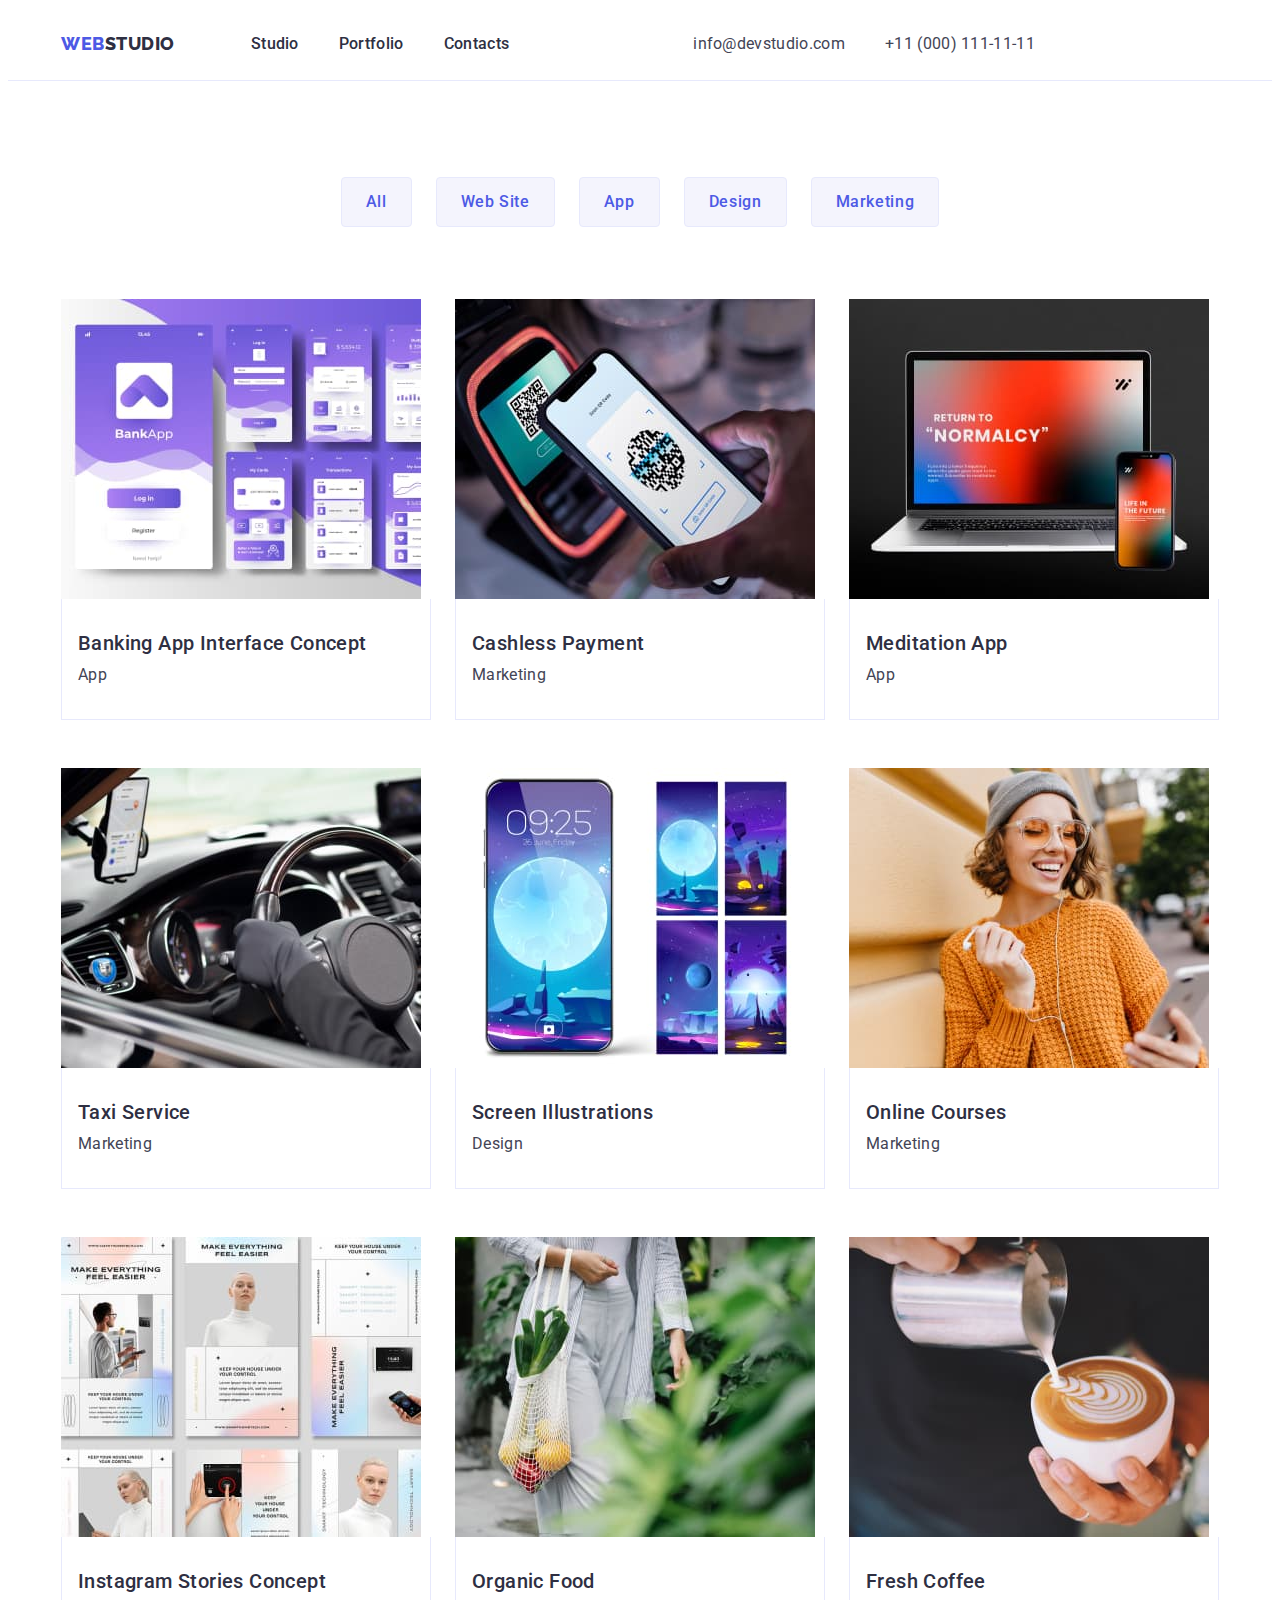
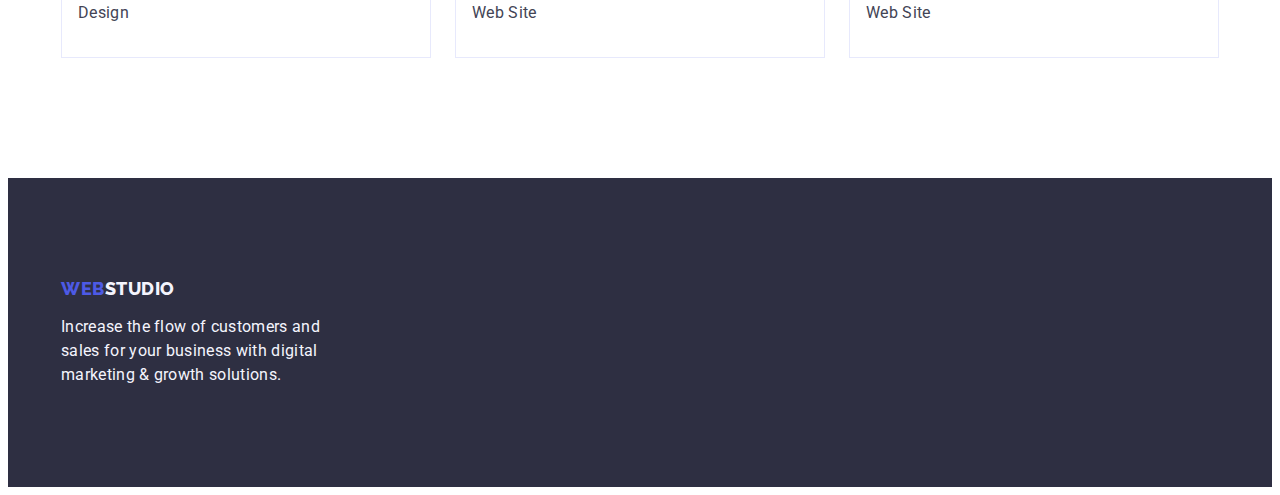
==== portfolio.html @ 50d55932 "Initial commit" ====
<!DOCTYPE html>
<html lang="en">

<head>
    <meta charset="UTF-8">
    <meta name="viewport" content="width=device-width, initial-scale=1.0">
    <title>Portfolio</title>
    <link rel="preconnect" href="https://fonts.googleapis.com">
    <link rel="preconnect" href="https://fonts.gstatic.com" crossorigin>
    <link
        href="https://fonts.googleapis.com/css2?family=Raleway:wght@800&family=Roboto:wght@400;500;700;900&display=swap"
        rel="stylesheet">
    <link rel="stylesheet" href="https://cdnjs.cloudflare.com/ajax/libs/modern-normalize/2.0.0/modern-normalize.min.css"
        integrity="sha512-4xo8blKMVCiXpTaLzQSLSw3KFOVPWhm/TRtuPVc4WG6kUgjH6J03IBuG7JZPkcWMxJ5huwaBpOpnwYElP/m6wg=="
        crossorigin="anonymous" referrerpolicy="no-referrer" />
    <link rel="stylesheet" href="./css/style.css">
</head>

<body>
    <header class="main-menu accent">
        <div class="header-content container">
            <nav class="menu">
                <a href="./index.html" class="logo logotype link">Web<span class="highlight">Studio</span></a>
                <ul class="list menu-content">
                    <li><a href="./index.html" class="link nav-menu callout">Studio</a></li>
                    <li><a href="./portfolio.html" class="link nav-menu callout">Portfolio</a></li>
                    <li><a href="" class="link nav-menu callout">Contacts</a></li>

                </ul>
            </nav>
            <address class="h-address contacts-content">
                <ul class="list inline">
                    <li class=""><a href="mailto:info@devstudio.com" class="adress-item  link">info@devstudio.com</a></li>
                    <li class=""><a href="tel:+110001111111" class="adress-item  link">+11 (000) 111-11-11</a>
                    </li>
                </ul>
            </address>
        </div>
    </header>

    <main>
        <section class="portfolio-section">
            <div class="container">
                <h1 class="visually-hidden">buttons</h1>
                <ul class="list main-type">
                    <li><button type="button" class="press type-b">All</button></li>
                    <li><button type="button" class="press type-b">Web Site</button></li>
                    <li><button type="button" class="press type-b">App</button></li>
                    <li><button type="button" class="press type-b">Design</button></li>
                    <li><button type="button" class="press type-b">Marketing</button></li>
                </ul>



                <ul class="list portfolio-pict">
                    <li class="li-pict">
                        <a href="" class="link">
                            <img src="./images/banking.jpg" alt="app-interface" width="360">
                            <div class="description">
                                <h2 class="services indent">Banking App Interface Concept</h2>
                                <p class="applications">App</p>
                            </div>
                        </a>
                    </li>
                    <li class="li-pict">
                        <a href="" class="link"><img src="./images/cash-pay.jpg" alt="payment" width="360">
                            <div class="description">
                                <h2 class="services indent">Cashless Payment</h2>
                                <p class="applications">Marketing</p>
                            </div>
                        </a>
                    </li>
                    <li class="li-pict">

                        <a href="" class="link"><img src="./images/medit.jpg" alt="app" width="360">
                            <div class="description">
                                <h2 class="services indent">Meditation App</h2>
                                <p class="applications">App</p>
                            </div>
                        </a>
                    </li>
                    <li class="li-pict">
                        <a href="" class="link"><img src="./images/taxi.jpg" alt="service" width="360">
                            <div class="description">
                                <h2 class="services indent">Taxi Service</h2>
                                <p class="applications">Marketing</p>
                            </div>
                        </a>
                    </li>
                    <li class="li-pict">
                        <a href="" class="link"><img src="./images/illustr.jpg" alt="screen" width="360">
                            <div class="description">
                                <h2 class="services indent">Screen Illustrations</h2>
                                <p class="applications">Design</p>
                            </div>
                        </a>
                    </li>
                    <li class="li-pict">
                        <a href="" class="link"><img src="./images/on-courses.jpg" alt="couses" width="360">
                            <div class="description">
                                <h2 class="services indent">Online Courses</h2>
                                <p class="applications">Marketing</p>
                            </div>
                        </a>
                    </li>
                    <li class="li-pict">
                        <a href="" class="link"><img src="./images/insta.jpg" alt="stories" width="360">
                            <div class="description">
                                <h2 class="services indent">Instagram Stories Concept</h2>
                                <p class="applications">Design</p>
                            </div>
                        </a>
                    </li>
                    <li class="li-pict">
                        <a href="" class="link"><img src="./images/organic.jpg" alt="food" width="360">
                            <div class="description">
                                <h2 class="services indent">Organic Food</h2>
                                <p class="applications">Web Site</p>
                            </div>
                        </a>
                    </li>
                    <li class="li-pict">
                        <a href="" class="link"><img src="./images/fresh.jpg" alt="coffee" width="360">
                            <div class="description">
                                <h2 class="services indent">Fresh Coffee</h2>
                                <p class="applications">Web Site</p>
                            </div>
                        </a>
                    </li>
                </ul>
            </div>
        </section>
    </main>

    <footer class="down down-cont">
        <div class="container">

            <a href="./index.html" class="logo link mark">Web<span class="down-logo">Studio</span>
            </a>

            <p class="down-par down-text">Increase the flow of customers and sales for your business with digital
                marketing &
                growth
                solutions.</p>
        </div>
    </footer>
</body>


</html>
---- css/style.css ----
:root {
    --main-color: #2E2F42;
    --logo-color: #4D5AE5;
--second-color: #434455;
    --white: #FFF;
    --cloud: #F4F4FD;
    --cornflower:#E7E9FC;
}

body{
    font-family: 'Roboto', sans-serif;
    color: var(--second-color,#434455);
    background-color: #FFFFFF;
}



h1,
h2,
h3,
p {
	margin-top: 0;
	margin-bottom: 0;
}

ul {
	margin-top: 0;
	margin-bottom: 0;
	padding-left: 0;
} 
img {
    display: block;
}

    .link {
            text-decoration: none;
          }
    
    .list {
            list-style-type: none;
        } 


    .nav-menu {
        font-weight: 500;
        color: var(--main-color,#2E2F42);
        line-height: 1.5;
        letter-spacing: 0.02em;
        display: block;
    }
    
    .link:hover {
        color: #404bbf;
    }
    .link:focus {
        color: #404bbf;
    }

    .logo {
            font-size: 18px;
            font-family: "Raleway", sans-serif;
            line-height: 1.17;
            letter-spacing: 0.03em;
            text-transform: uppercase;
            color: var(--logo-color,#4D5AE5);
            font-weight: 800;                 
    }

    .highlight {
        color: var(--main-color);
    }
        .header-content {
            display: flex;
            align-items: center;
        }
        
        .accent {
            border-bottom: 1px solid var(--cornflower,#E7E9FC);
        }
        .menu {
            display: flex;
            align-items: center;
        }
         .logotype {
                margin-right: 76px;
         }
                                 .callout{
                                    padding: 24px 0;
                                 }
                                 .zero {
                                    margin-right: 0;
                                 }

         .menu-content {
                    display: inline-flex;
                        gap: 40px;
                 }
         .contacts-content {
            margin: 0 auto;
                 }
                 .inline {
                    display: flex;
                    gap: 40px;
                 }

    .adress-item {
        color: var(--second-color, #434455);
        font-size: 16px;
        line-height: 1.5;
        letter-spacing: 0.02em;
    }
        .h-address {
            font-style: normal;
        }
               
                
                  

.solutions {
        background-color: var(--main-color,#2E2F42);
 }

 .hero {
    flex-shrink: 0;
    padding: 188px 0;
 }
 
 .bttn {
min-width: 169px;
display: block;
height: 56px;
border: none;
background-color: var(--logo-color);
border-radius: 4px;
margin: 0 auto;
margin-top: 48px;
 }
      
     .eff-sol {
         color: var(--white, #FFF);
         text-align: center;
         font-size: 56px;
         line-height: 1.07;
         letter-spacing: 0.02em;
        max-width: 496px;
        cursor: pointer;
        margin: 0 auto;
        }
.click {
                background-color: #4D5AE5;
                cursor: pointer;
                font-family: "Roboto", sans-serif;
                font-weight: 500;
                font-size: 16px;
                line-height: 1.5;
                letter-spacing: 0.04em;
                color: #ffffff;
}
.click:focus {
    background-color: #404BBF;
}

.click:hover {
    background-color: #404BBF;
}


  .section {  
        padding: 120px 0;
  }
  .third-section {
    padding-bottom: 120px;
  }

.features {
display: flex;
gap: 24px; 
} 
.element {
    width: calc((100% - 72px) / 4);
}
.points {
            font-weight: 500;
            font-size: 20px;
            line-height: 1.2;
            letter-spacing: 0.02em;
            color: var(--main-color,#2E2F42);
}
.indent {
    margin-bottom: 8px;
}
.point-text {
    font-size: 16px;
    line-height: 1.5;
    letter-spacing: 0.02em;
    color: var(--second-color,#434455);
}

.title {
    font-size: 36px;
    line-height: 1.11;
    letter-spacing: 0.02em;
    text-transform: capitalize;
    color: var(--main-color,#2E2F42);
    text-align: center;
}
.pict-title{
    margin-bottom: 72px;
    
}

.illustration {
width: calc((100% - 48px) / 3);
}

.pictures {
display: flex;
gap: 24px;
}
.card {
    border-radius: 0px 0px 4px 4px;
background: var(--white, #FFF);
box-shadow: 0px 2px 1px 0px rgba(46, 47, 66, 0.08), 0px 1px 1px 0px rgba(46, 47, 66, 0.16), 0px 1px 6px 0px rgba(46, 47, 66, 0.08);
padding: 32px 16px;
}
.avatar{
    width: calc((100% - 72px) / 4);
    border-radius: 0px 0px 4px 4px;
}
.team {
    background: var(--cloud, #F4F4FD);
    letter-spacing: 0.02em;
    color: var(--main-color,#2E2F42);
}
.center {
    text-align: center;
}
.member {
    background-color: #FFFFFF;
}
.container {
    width: 1158px;
    margin: 0 auto;
    padding: 0 15px;
}

.down { 
    background: var(--main-color,#2E2F42);
    color: var(--cloud, #F4F4FD);
        line-height: 1.5;
        letter-spacing: 0.013em;
}
.down-cont {
    padding: 100px 0;
}

.down-logo {
    color: var(--cloud,#F4F4FD);
}
.mark {
    display: inline-block;
    margin-bottom: 16px;
}


.down-text {
        width: 264px;
        flex-direction: column;
        flex-shrink: 0;
}
.down-par {
    letter-spacing: 0.02em;
    line-height: 1.5;
    color: var(--cloud,#F4F4FD);
}
.portfolio-section {
    padding-top: 96px;
        padding-bottom: 120px;
}
.press {
    font-family: "Roboto", sans-serif;
    font-weight: 500;
    font-size: 16px;
    line-height: 1.5;
    letter-spacing: 0.04em;
    color: var(--logo-color,#4D5AE5);
    background-color: var(--cloud,#F4F4FD);
    cursor: pointer;
}
.press:hover {
color: #FFFFFF;
background-color: #404BBF;
}
.press:focus {
color: #FFFFFF;
background-color: #404BBF;
}
.main-type {
    display: flex;
        gap: 24px;
        justify-content: center;
        margin-bottom: 72px;
}
.type-b {
    padding: 12px 24px;
    border: 1px solid var(--cornflower);
    border-radius: 4px;
}
.type-b:focus {
    border: 1px solid transparent;
}
.type-b:hover {
    border: 1px solid transparent;
}


.portfolio-pict {
    display: flex;
    flex-wrap: wrap;
    column-gap: 24px;
    row-gap: 48px;
}
.li-pict {
    width: calc((100% - 48px) / 3);
   
}

 .description {
    padding: 32px 16px;
    border: 1px solid var(--cornflower);
        border-top: none;
 }
.services {
    font-weight: 500;
    font-size: 20px;
    line-height: 1.2;
    letter-spacing: 0.02em;
    color: var(--main-color,#2E2F42);
}

.applications {
    font-size: 16px;
    line-height: 1.5;
    letter-spacing: 0.02em;
    color: var(--second-color,#434455);
}
         .visually-hidden {
             position: absolute;
             width: 1px;
             height: 1px;
             margin: -1px;
             border: 0;
             padding: 0;
             white-space: nowrap;
             clip-path: inset(100%);
             clip: rect(0 0 0 0);
             overflow: hidden;
         }
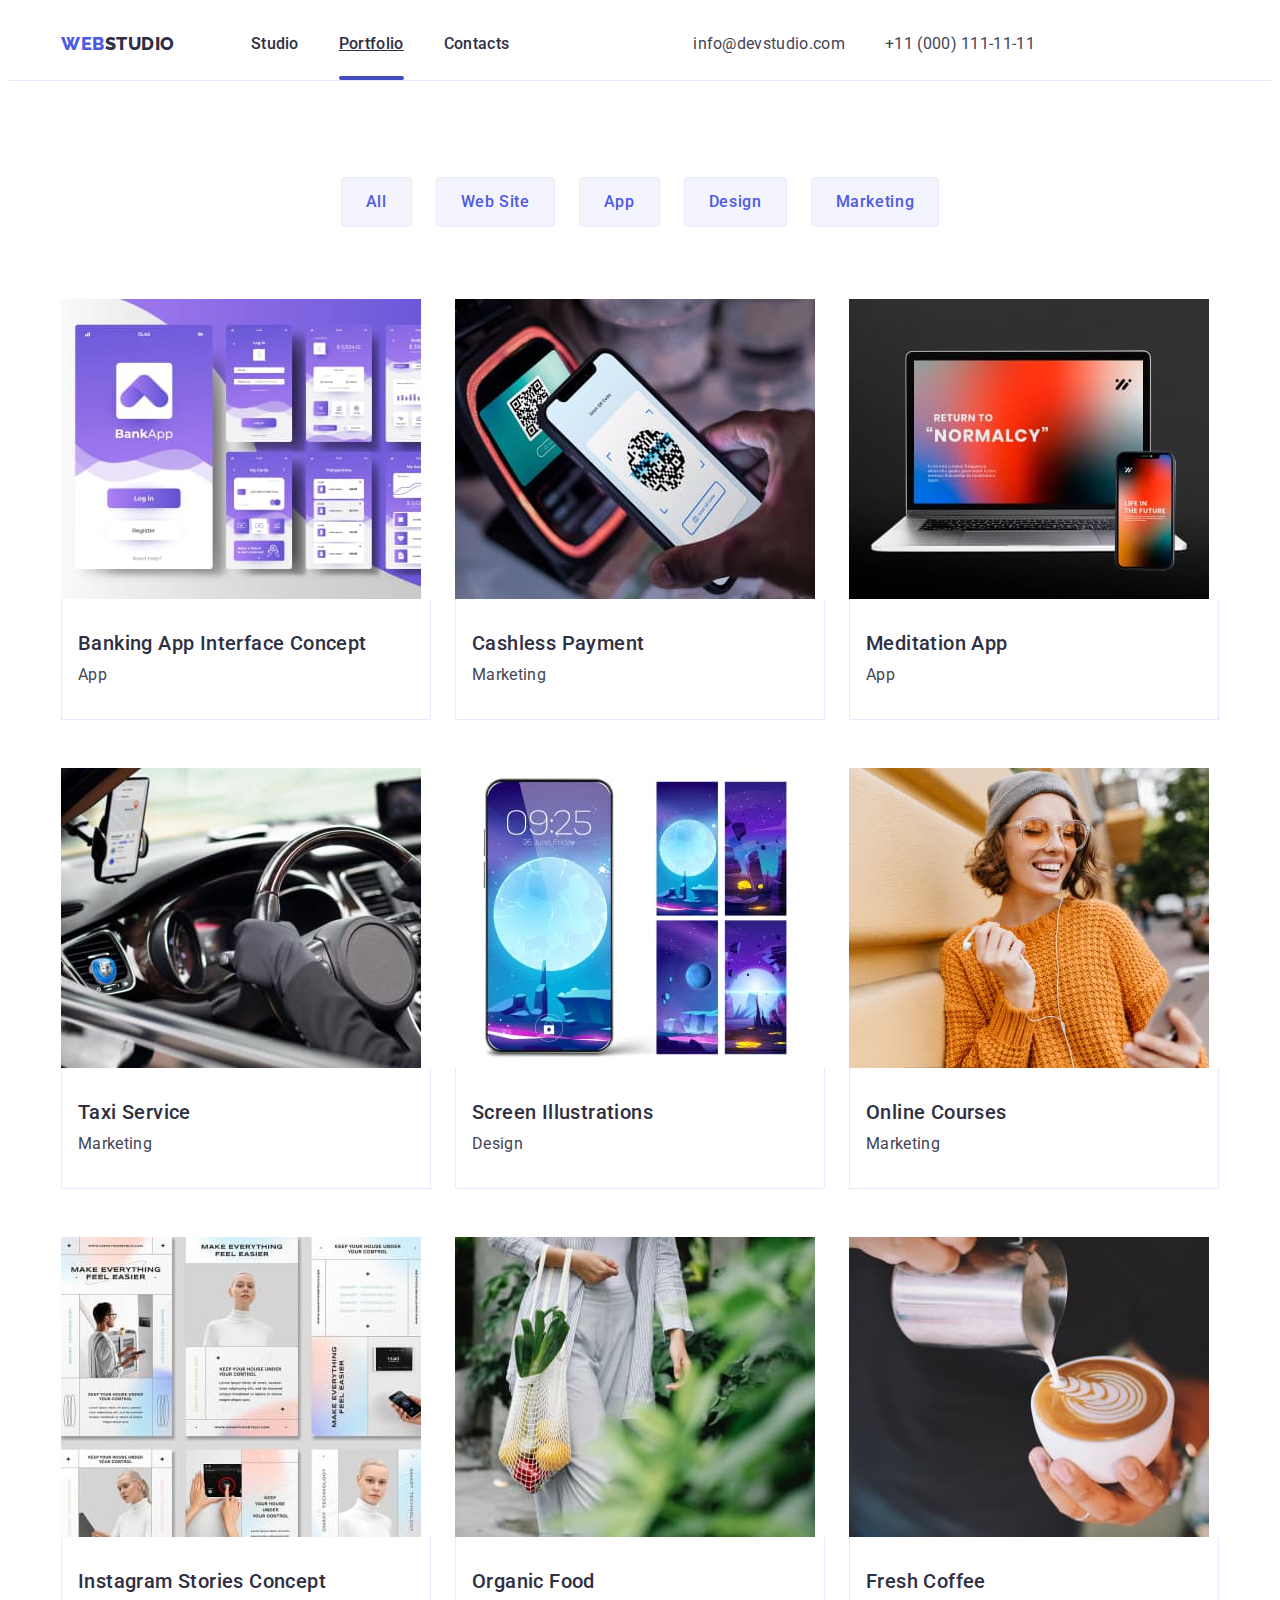
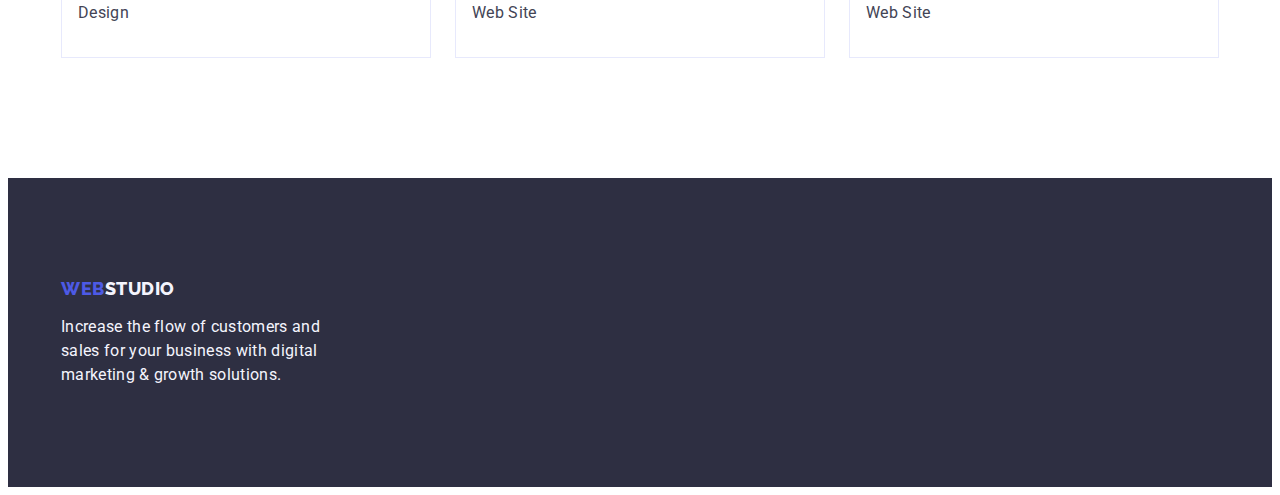
==== commit 6226b93b: "22-26" ====
--- a/portfolio.html
+++ b/portfolio.html
@@ -23,14 +23,15 @@
                 <a href="./index.html" class="logo logotype link">Web<span class="highlight">Studio</span></a>
                 <ul class="list menu-content">
                     <li><a href="./index.html" class="link nav-menu callout">Studio</a></li>
-                    <li><a href="./portfolio.html" class="link nav-menu callout">Portfolio</a></li>
+                    <li><a href="./portfolio.html" class="current nav-menu callout">Portfolio</a></li>
                     <li><a href="" class="link nav-menu callout">Contacts</a></li>
 
                 </ul>
             </nav>
             <address class="h-address contacts-content">
                 <ul class="list inline">
-                    <li class=""><a href="mailto:info@devstudio.com" class="adress-item  link">info@devstudio.com</a></li>
+                    <li class=""><a href="mailto:info@devstudio.com" class="adress-item  link">info@devstudio.com</a>
+                    </li>
                     <li class=""><a href="tel:+110001111111" class="adress-item  link">+11 (000) 111-11-11</a>
                     </li>
                 </ul>
@@ -55,15 +56,29 @@
                 <ul class="list portfolio-pict">
                     <li class="li-pict">
                         <a href="" class="link">
-                            <img src="./images/banking.jpg" alt="app-interface" width="360">
+                            <div class="pict-cont">
+                                <img src="./images/banking.jpg" alt="app-interface" width="360">
+                                <p class="overlay-cover">14 Stylish and User-Friendly App Design Concepts · Task Manager
+                                    App ·
+                                    Calorie Tracker App · Exotic Fruit Ecommerce App ·
+                                    Cloud Storage App</p>
+                            </div>
                             <div class="description">
                                 <h2 class="services indent">Banking App Interface Concept</h2>
                                 <p class="applications">App</p>
-                            </div>
-                        </a>
-                    </li>
-                    <li class="li-pict">
-                        <a href="" class="link"><img src="./images/cash-pay.jpg" alt="payment" width="360">
+
+                            </div>
+                        </a>
+                    </li>
+                    <li class="li-pict">
+                        <a href="" class="link">
+                            <div class="pict-cont">
+                                <img src="./images/cash-pay.jpg" alt="payment" width="360">
+                                <p class="overlay-cover">14 Stylish and User-Friendly App Design Concepts · Task Manager
+                                    App ·
+                                    Calorie Tracker App · Exotic Fruit Ecommerce App ·
+                                    Cloud Storage App</p>
+                            </div>
                             <div class="description">
                                 <h2 class="services indent">Cashless Payment</h2>
                                 <p class="applications">Marketing</p>
@@ -72,7 +87,14 @@
                     </li>
                     <li class="li-pict">
 
-                        <a href="" class="link"><img src="./images/medit.jpg" alt="app" width="360">
+                        <a href="" class="link">
+                            <div class="pict-cont">
+                                <img src="./images/medit.jpg" alt="app" width="360">
+                                <p class="overlay-cover">14 Stylish and User-Friendly App Design Concepts · Task Manager
+                                    App ·
+                                    Calorie Tracker App · Exotic Fruit Ecommerce App ·
+                                    Cloud Storage App</p>
+                            </div>
                             <div class="description">
                                 <h2 class="services indent">Meditation App</h2>
                                 <p class="applications">App</p>
@@ -80,7 +102,14 @@
                         </a>
                     </li>
                     <li class="li-pict">
-                        <a href="" class="link"><img src="./images/taxi.jpg" alt="service" width="360">
+                        <a href="" class="link">
+                            <div class="pict-cont">
+                                <img src="./images/taxi.jpg" alt="service" width="360">
+                                <p class="overlay-cover">14 Stylish and User-Friendly App Design Concepts · Task Manager
+                                    App ·
+                                    Calorie Tracker App · Exotic Fruit Ecommerce App ·
+                                    Cloud Storage App</p>
+                            </div>
                             <div class="description">
                                 <h2 class="services indent">Taxi Service</h2>
                                 <p class="applications">Marketing</p>
@@ -88,7 +117,14 @@
                         </a>
                     </li>
                     <li class="li-pict">
-                        <a href="" class="link"><img src="./images/illustr.jpg" alt="screen" width="360">
+                        <a href="" class="link">
+                            <div class="pict-cont">
+                                <img src="./images/illustr.jpg" alt="screen" width="360">
+                                <p class="overlay-cover">14 Stylish and User-Friendly App Design Concepts · Task Manager
+                                    App ·
+                                    Calorie Tracker App · Exotic Fruit Ecommerce App ·
+                                    Cloud Storage App</p>
+                            </div>
                             <div class="description">
                                 <h2 class="services indent">Screen Illustrations</h2>
                                 <p class="applications">Design</p>
@@ -96,7 +132,14 @@
                         </a>
                     </li>
                     <li class="li-pict">
-                        <a href="" class="link"><img src="./images/on-courses.jpg" alt="couses" width="360">
+                        <a href="" class="link">
+                            <div class="pict-cont">
+                                <img src="./images/on-courses.jpg" alt="couses" width="360">
+                                <p class="overlay-cover">14 Stylish and User-Friendly App Design Concepts · Task Manager
+                                    App ·
+                                    Calorie Tracker App · Exotic Fruit Ecommerce App ·
+                                    Cloud Storage App</p>
+                            </div>
                             <div class="description">
                                 <h2 class="services indent">Online Courses</h2>
                                 <p class="applications">Marketing</p>
@@ -104,7 +147,14 @@
                         </a>
                     </li>
                     <li class="li-pict">
-                        <a href="" class="link"><img src="./images/insta.jpg" alt="stories" width="360">
+                        <a href="" class="link">
+                            <div class="pict-cont">
+                                <img src="./images/insta.jpg" alt="stories" width="360">
+                                <p class="overlay-cover">14 Stylish and User-Friendly App Design Concepts · Task Manager
+                                    App ·
+                                    Calorie Tracker App · Exotic Fruit Ecommerce App ·
+                                    Cloud Storage App</p>
+                            </div>
                             <div class="description">
                                 <h2 class="services indent">Instagram Stories Concept</h2>
                                 <p class="applications">Design</p>
@@ -112,7 +162,14 @@
                         </a>
                     </li>
                     <li class="li-pict">
-                        <a href="" class="link"><img src="./images/organic.jpg" alt="food" width="360">
+                        <a href="" class="link">
+                            <div class="pict-cont">
+                                <img src="./images/organic.jpg" alt="food" width="360">
+                                <p class="overlay-cover">14 Stylish and User-Friendly App Design Concepts · Task Manager
+                                    App ·
+                                    Calorie Tracker App · Exotic Fruit Ecommerce App ·
+                                    Cloud Storage App</p>
+                            </div>
                             <div class="description">
                                 <h2 class="services indent">Organic Food</h2>
                                 <p class="applications">Web Site</p>
@@ -120,7 +177,14 @@
                         </a>
                     </li>
                     <li class="li-pict">
-                        <a href="" class="link"><img src="./images/fresh.jpg" alt="coffee" width="360">
+                        <a href="" class="link">
+                            <div class="pict-cont">
+                                <img src="./images/fresh.jpg" alt="coffee" width="360">
+                                <p class="overlay-cover">14 Stylish and User-Friendly App Design Concepts · Task Manager
+                                    App ·
+                                    Calorie Tracker App · Exotic Fruit Ecommerce App ·
+                                    Cloud Storage App</p>
+                            </div>
                             <div class="description">
                                 <h2 class="services indent">Fresh Coffee</h2>
                                 <p class="applications">Web Site</p>
--- a/css/style.css
+++ b/css/style.css
@@ -5,6 +5,8 @@
     --white: #FFF;
     --cloud: #F4F4FD;
     --cornflower:#E7E9FC;
+    --lightslate: #8E8F99;
+    --super-blue: #404BBF;
 }
 
 body{
@@ -47,13 +49,14 @@
         line-height: 1.5;
         letter-spacing: 0.02em;
         display: block;
+        transition: color 250ms cubic-bezier(0.4, 0, 0.2, 1);
     }
     
     .link:hover {
-        color: #404bbf;
+        color: var(--super-blue);
     }
     .link:focus {
-        color: #404bbf;
+        color: var(--super-blue);
     }
 
     .logo {
@@ -108,16 +111,28 @@
         font-size: 16px;
         line-height: 1.5;
         letter-spacing: 0.02em;
+        transition: color 250ms cubic-bezier(0.4, 0, 0.2, 1);
     }
         .h-address {
             font-style: normal;
         }
-               
-                
-                  
-
+
+        .current {
+            position: relative;
+        }
+        .current::after {
+            content: "";
+            position: absolute;
+            width: 100%;
+            border-radius: 2px;
+            bottom: 0;
+            left: 0;
+            height: 4px;
+            background-color: var(--super-blue);
+        }
 .solutions {
-        background-color: var(--main-color,#2E2F42);
+    background-image: linear-gradient(rgba(46, 47, 66, 0.7), 
+    rgba(46, 47, 66, 0.7)), url(../images/hero-bg.jpg);
  }
 
  .hero {
@@ -155,13 +170,14 @@
                 line-height: 1.5;
                 letter-spacing: 0.04em;
                 color: #ffffff;
+                transition: background-color 250ms cubic-bezier(0.4, 0, 0.2, 1);
 }
 .click:focus {
-    background-color: #404BBF;
+    background-color: var(--super-blue);
 }
 
 .click:hover {
-    background-color: #404BBF;
+    background-color: var(--super-blue);
 }
 
 
@@ -205,9 +221,16 @@
     text-align: center;
 }
 .pict-title{
-    margin-bottom: 72px;
-    
-}
+    margin-bottom: 72px; 
+}
+.cube {
+    border-radius: 4px;
+background: var(--cloud, #F4F4FD);
+}
+.icons-point {
+   margin: 24px 100px
+}
+
 
 .illustration {
 width: calc((100% - 48px) / 3);
@@ -232,12 +255,62 @@
     letter-spacing: 0.02em;
     color: var(--main-color,#2E2F42);
 }
+
+.ellipse {
+    content: "";
+display: flex;
+    width: 40px;
+    height: 40px;
+    background-color: #4D5AE5;
+    border-radius: 50%;
+    align-items: center;
+    justify-content: center;
+    transition: background-color 250ms cubic-bezier(0.4, 0, 0.2, 1);
+}
+.ellipse:hover {
+    background-color:var(--super-blue);
+}
+.ellipse:focus {
+    background-color: var(--super-blue);
+}
+
 .center {
     text-align: center;
 }
 .member {
     background-color: #FFFFFF;
 }
+.customers{
+    display: inline-flex;
+    gap: 24px;
+}
+.emblem {
+    width: 100%;
+    height: 100%;
+    border-radius: 4px;
+    color: var(--lightslate, #8E8F99);
+        border: 1px solid var(--lightslate, #8E8F99);
+        transition: color 250ms cubic-bezier(0.4, 0, 0.2, 1);
+        transition: border-color 250ms cubic-bezier(0.4, 0, 0.2, 1);
+        
+}
+.emblem-svg {
+    fill: var(--lightslate, #8E8F99);
+padding: 16px 32px;
+    transition: fill 250ms cubic-bezier(0.4, 0, 0.2, 1);
+}
+.emblem-link:is(:hover, :focus) .emblem-svg {
+fill: var(--super-blue);
+}
+.emblem:hover {
+    border-color: var(--super-blue);
+    color: var(--super-blue);
+}
+.emblem:focus {
+    border-color: var(--super-blue);
+    color: var(--super-blue);
+}
+
 .container {
     width: 1158px;
     margin: 0 auto;
@@ -257,6 +330,20 @@
 .down-logo {
     color: var(--cloud,#F4F4FD);
 }
+.footer-container { 
+    display: flex;
+    align-items: baseline;
+}
+.lp-cont {
+    margin-right: 120px;
+}
+
+
+.social-media {
+    display: flex;
+    gap: 16px;
+   
+}
 .mark {
     display: inline-block;
     margin-bottom: 16px;
@@ -272,6 +359,33 @@
     letter-spacing: 0.02em;
     line-height: 1.5;
     color: var(--cloud,#F4F4FD);
+}
+.logo-cont {
+    margin-right: 120px;
+}
+.social-media-tittle {
+margin-bottom: 16px;
+}
+
+.icon-color {
+    fill: var(--cloud);
+}
+.footer-media {
+    content: "";
+display: flex;
+    width: 40px;
+    height: 40px;
+    background-color: #4D5AE5;
+    border-radius: 50%;
+    justify-content: center;
+    align-items: center;
+    transition: background-color 250ms cubic-bezier(0.4, 0, 0.2, 1);
+}
+.footer-media:hover {
+    background-color: #31D0AA;
+}
+.footer-media:focus {
+    background-color: #31D0AA;
 }
 .portfolio-section {
     padding-top: 96px;
@@ -286,6 +400,7 @@
     color: var(--logo-color,#4D5AE5);
     background-color: var(--cloud,#F4F4FD);
     cursor: pointer;
+    transition: background-color 250ms cubic-bezier(0.4, 0, 0.2, 1);
 }
 .press:hover {
 color: #FFFFFF;
@@ -320,9 +435,33 @@
     column-gap: 24px;
     row-gap: 48px;
 }
+
 .li-pict {
     width: calc((100% - 48px) / 3);
-   
+}
+.pict-cont {
+    position: relative;
+        overflow: hidden;
+}
+.overlay-cover {
+    position: absolute;
+    top: 0;
+    left: 0;
+    font-size: 16px;
+        line-height: 1.2;
+        letter-spacing: 0.02em;
+        background: var(--logo-color, #4D5AE5);
+        color: var(--cloud, #F4F4FD);
+       height: 100%;
+       padding-top: 40px;
+       padding-bottom: 164px;
+       padding-left: 32px;
+       padding-right: 32px;
+       transform: translateY(100%);
+    transition: transform 250ms cubic-bezier(0.4, 0, 0.2, 1);
+}
+.li-pict:hover .overlay-cover {
+    transform: translateY(0);
 }
 
  .description {
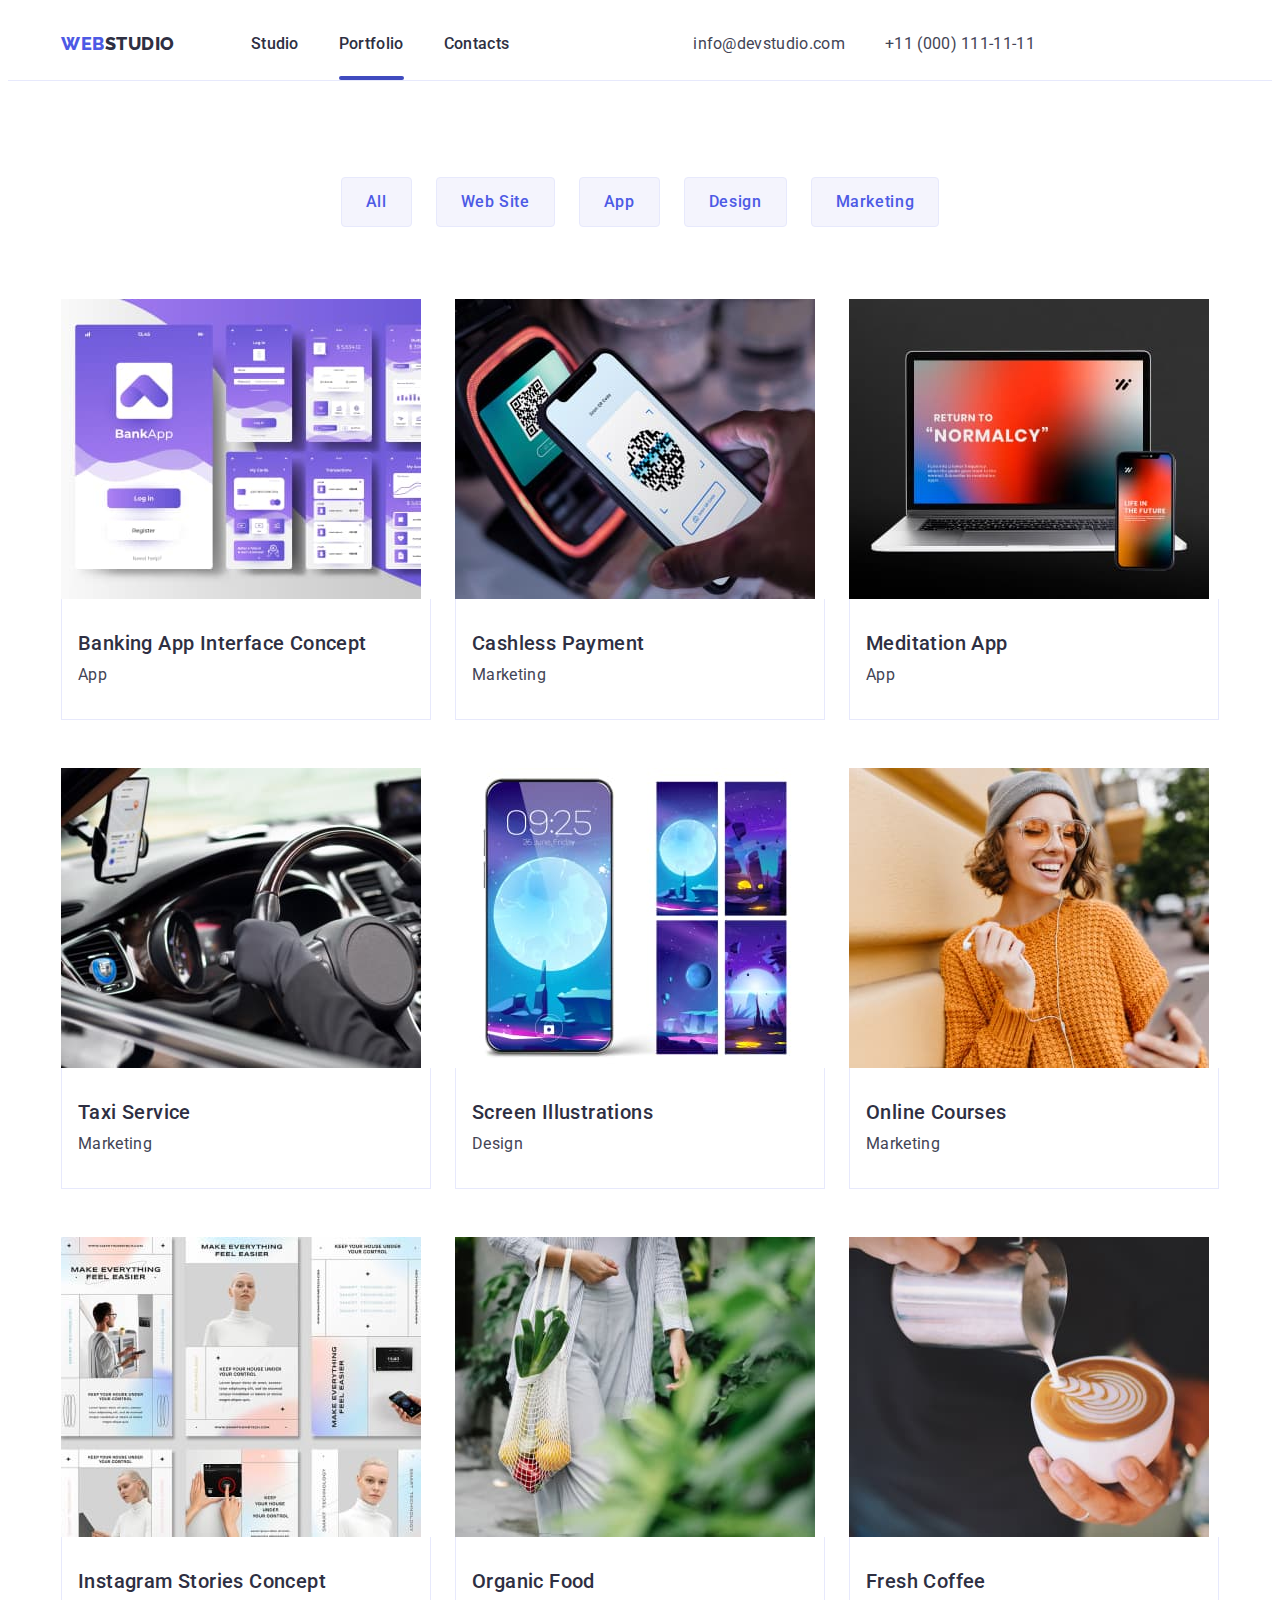
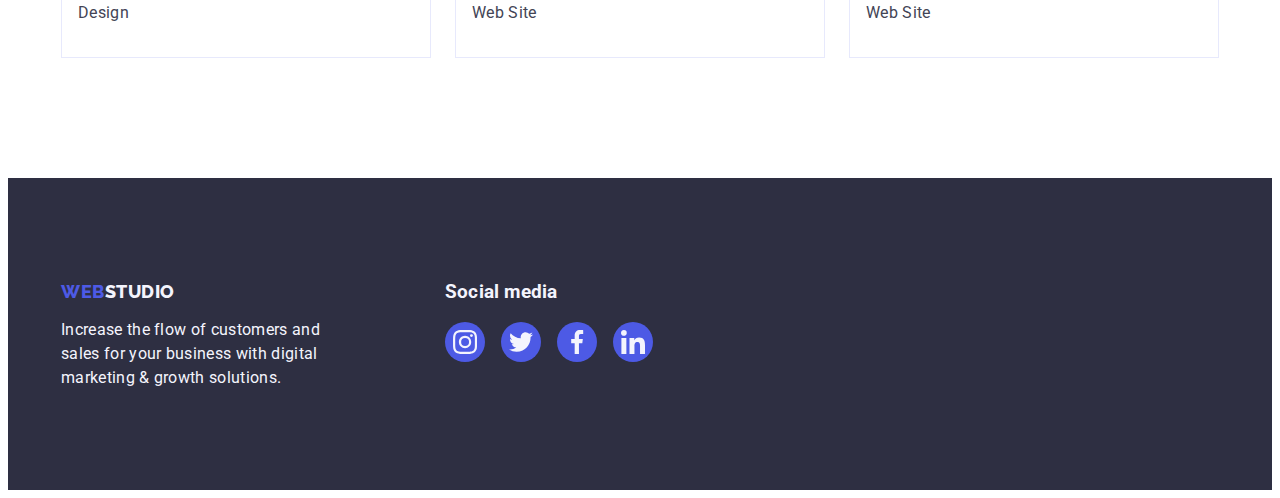
==== commit 62408fdf: "18-36" ====
--- a/portfolio.html
+++ b/portfolio.html
@@ -23,16 +23,16 @@
                 <a href="./index.html" class="logo logotype link">Web<span class="highlight">Studio</span></a>
                 <ul class="list menu-content">
                     <li><a href="./index.html" class="link nav-menu callout">Studio</a></li>
-                    <li><a href="./portfolio.html" class="current nav-menu callout">Portfolio</a></li>
+                    <li><a href="./portfolio.html" class="current link nav-menu callout">Portfolio</a></li>
                     <li><a href="" class="link nav-menu callout">Contacts</a></li>
 
                 </ul>
             </nav>
             <address class="h-address contacts-content">
                 <ul class="list inline">
-                    <li class=""><a href="mailto:info@devstudio.com" class="adress-item  link">info@devstudio.com</a>
-                    </li>
-                    <li class=""><a href="tel:+110001111111" class="adress-item  link">+11 (000) 111-11-11</a>
+                    <li class=""><a href="mailto:info@devstudio.com" class="adress-item link">info@devstudio.com</a>
+                    </li>
+                    <li class=""><a href="tel:+110001111111" class="adress-item link">+11 (000) 111-11-11</a>
                     </li>
                 </ul>
             </address>
@@ -197,15 +197,35 @@
     </main>
 
     <footer class="down down-cont">
-        <div class="container">
-
-            <a href="./index.html" class="logo link mark">Web<span class="down-logo">Studio</span>
-            </a>
-
-            <p class="down-par down-text">Increase the flow of customers and sales for your business with digital
-                marketing &
-                growth
-                solutions.</p>
+        <div class="container footer-container">
+            <div class="lp-cont">
+                <a href="./index.html" class="logo link mark">Web<span class="down-logo">Studio</span></a>
+                <p class="down-par down-text">Increase the flow of customers and sales for your business with digital
+                    marketing & growth solutions.
+                </p>
+            </div>
+            <div class="sm-cont">
+                <h3 class="social-media-tittle"> Social media</h3>
+                <ul class="list social-media">
+                    <li class=""><a class="footer-media link" href="" aria-label="instagram" target="_blank"
+                            rel="nooppener no-referrer"><svg class="icon-color" width="24" height="24">
+                                <use href="./images/icons.svg#icon-instagram"></use>
+                            </svg></a></li>
+                    <li class=""><a class="footer-media link" href="" aria-label="twitter" target="_blank"
+                            rel="nooppener no-referrer"><svg class="icon-color" width="24" height="24">
+                                <use href="./images/icons.svg#icon-twitter"></use>
+                            </svg></a></li>
+                    <li class=""><a class="footer-media link" href="" aria-label="facebook" target="_blank"
+                            rel="nooppener no-referrer"><svg class="icon-color" width="24" height="24">
+                                <use href="./images/icons.svg#icon-facebook"></use>
+                            </svg></a></li>
+                    <li class=""><a class="footer-media link" href="" aria-label="linkedin" target="_blank"
+                            rel="nooppener no-referrer"><svg class="icon-color" width="24" height="24">
+                                <use href="./images/icons.svg#icon-linkedin"></use>
+                            </svg></a></li>
+                </ul>
+            </div>
+
         </div>
     </footer>
 </body>
--- a/css/style.css
+++ b/css/style.css
@@ -7,6 +7,7 @@
     --cornflower:#E7E9FC;
     --lightslate: #8E8F99;
     --super-blue: #404BBF;
+    --dairy: #FCFCFC;
 }
 
 body{
@@ -141,7 +142,7 @@
  }
  
  .bttn {
-min-width: 169px;
+max-width: 169px;
 display: block;
 height: 56px;
 border: none;
@@ -162,7 +163,7 @@
         margin: 0 auto;
         }
 .click {
-                background-color: #4D5AE5;
+                background-color: var(--logo-color);
                 cursor: pointer;
                 font-family: "Roboto", sans-serif;
                 font-weight: 500;
@@ -280,11 +281,11 @@
 .member {
     background-color: #FFFFFF;
 }
-.customers{
+.emblem{
     display: inline-flex;
     gap: 24px;
 }
-.emblem {
+.emblem-link {
     width: 100%;
     height: 100%;
     border-radius: 4px;
@@ -292,7 +293,6 @@
         border: 1px solid var(--lightslate, #8E8F99);
         transition: color 250ms cubic-bezier(0.4, 0, 0.2, 1);
         transition: border-color 250ms cubic-bezier(0.4, 0, 0.2, 1);
-        
 }
 .emblem-svg {
     fill: var(--lightslate, #8E8F99);
@@ -302,11 +302,11 @@
 .emblem-link:is(:hover, :focus) .emblem-svg {
 fill: var(--super-blue);
 }
-.emblem:hover {
+.emblem-link:hover {
     border-color: var(--super-blue);
     color: var(--super-blue);
 }
-.emblem:focus {
+.emblem-link:focus {
     border-color: var(--super-blue);
     color: var(--super-blue);
 }
@@ -401,14 +401,15 @@
     background-color: var(--cloud,#F4F4FD);
     cursor: pointer;
     transition: background-color 250ms cubic-bezier(0.4, 0, 0.2, 1);
+    transition: color 250ms cubic-bezier(0.4, 0, 0.2, 1);
 }
 .press:hover {
 color: #FFFFFF;
-background-color: #404BBF;
+background-color: var(--super-blue);
 }
 .press:focus {
 color: #FFFFFF;
-background-color: #404BBF;
+background-color: var(--super-blue);
 }
 .main-type {
     display: flex;
@@ -420,6 +421,8 @@
     padding: 12px 24px;
     border: 1px solid var(--cornflower);
     border-radius: 4px;
+    transition: transpararent 250ms cubic-bezier(0.4, 0, 0.2, 1);
+        
 }
 .type-b:focus {
     border: 1px solid transparent;
@@ -496,3 +499,44 @@
              overflow: hidden;
          }
 
+         .backdrop{
+            position: fixed;
+            top: 0;
+            width: 100%;
+            height: 100%;
+            background-color: var(--navyblue-modal, rgba(46, 47, 66, 0.40));
+         }
+         .modal-window {
+            width: 408px;
+                min-height: 584px;
+                border-radius: 4px;
+                    background: var(--dairy, #FCFCFC);
+                    box-shadow: 0px 2px 1px 0px rgba(0, 0, 0, 0.20), 0px 1px 3px 0px rgba(0, 0, 0, 0.12), 0px 1px 1px 0px rgba(0, 0, 0, 0.14);
+         position: absolute;
+         left: 50%;
+         top: 50%;
+         transform: translate(-50%, -50%);
+                }
+                .modal-close-bttn {
+position: absolute;
+top: 24px;
+right: 24px;
+border: 1px;
+background:var(--cornflower, #E7E9FC);
+    width: 24px;
+               height: 24px; 
+               cursor: pointer;
+               content: "";
+               border-radius: 50%;
+                display: flex;
+               justify-content: center;
+               align-items: center;
+                }
+                .modal-icon {
+                   fill: var(--main-color);
+                }
+                .is-hiden {
+                    opacity: 0;
+                    visibility: hidden;
+                    pointer-events: none;
+                }
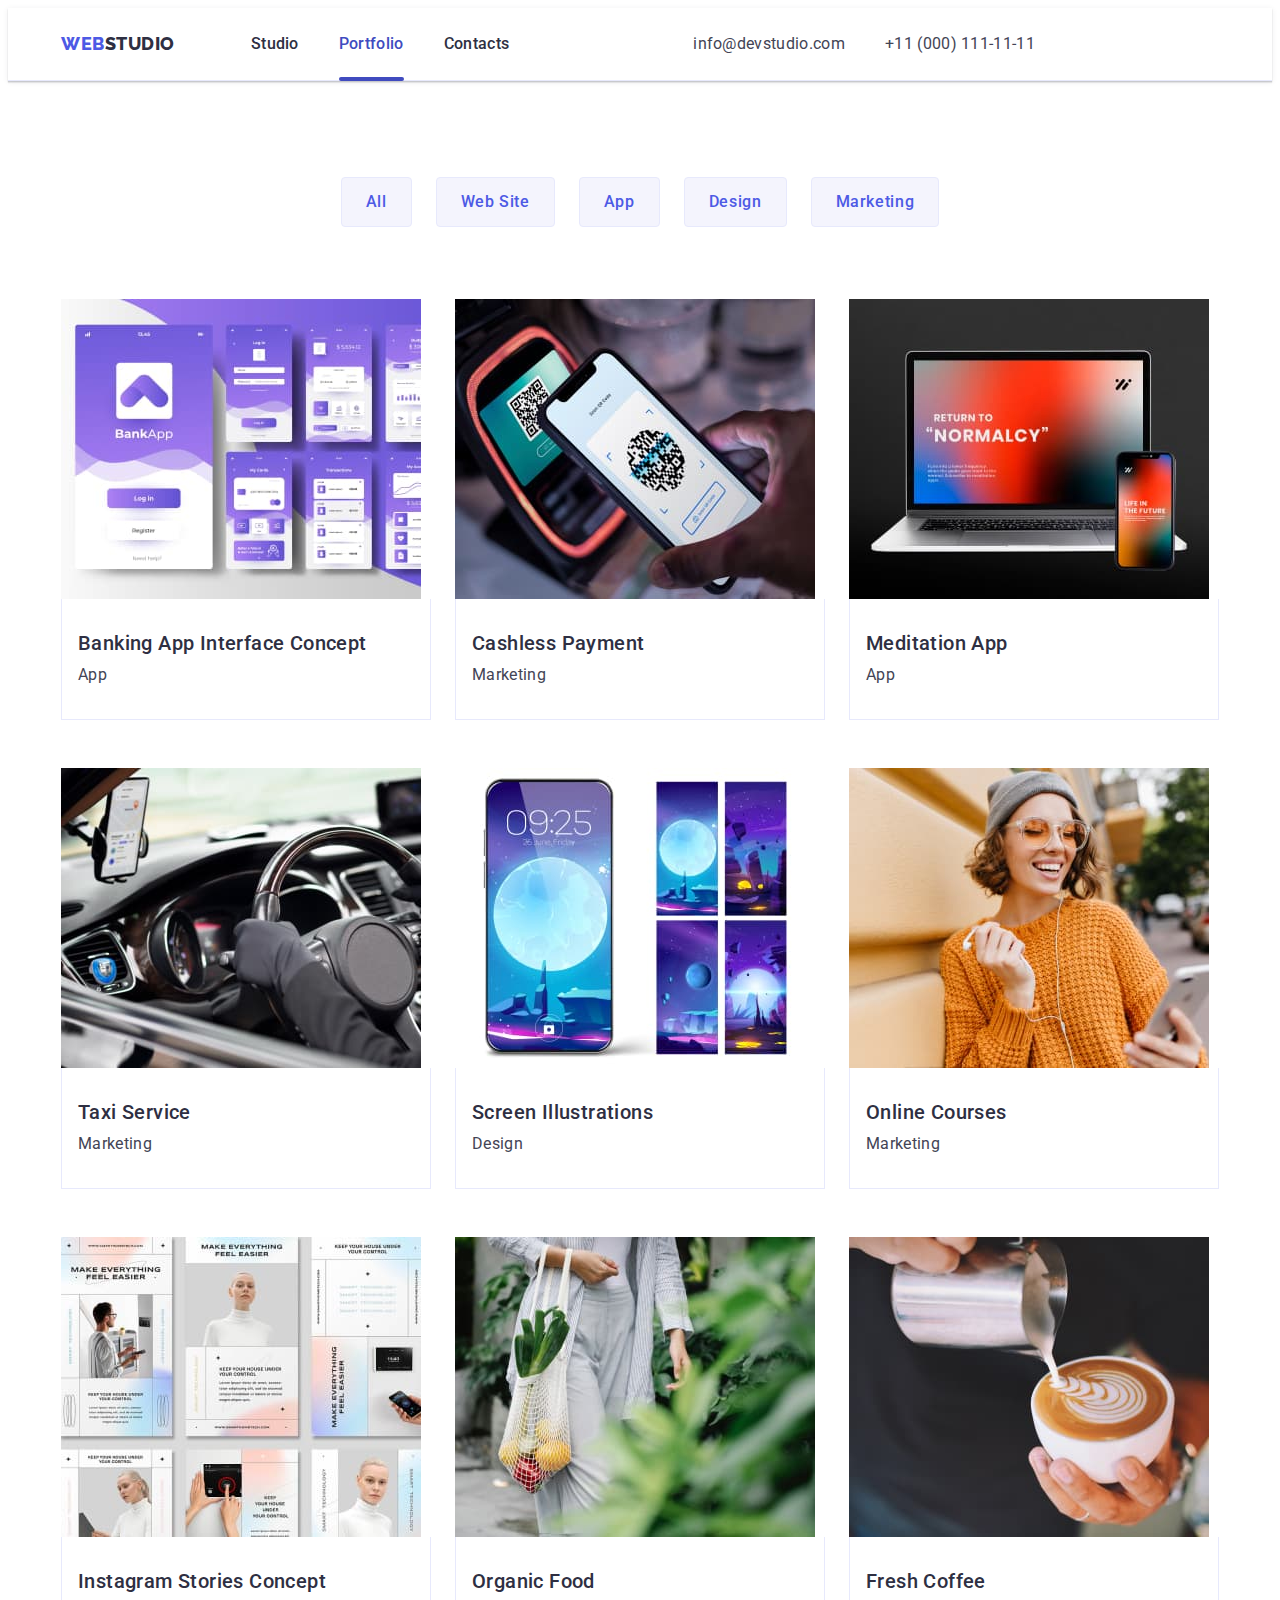
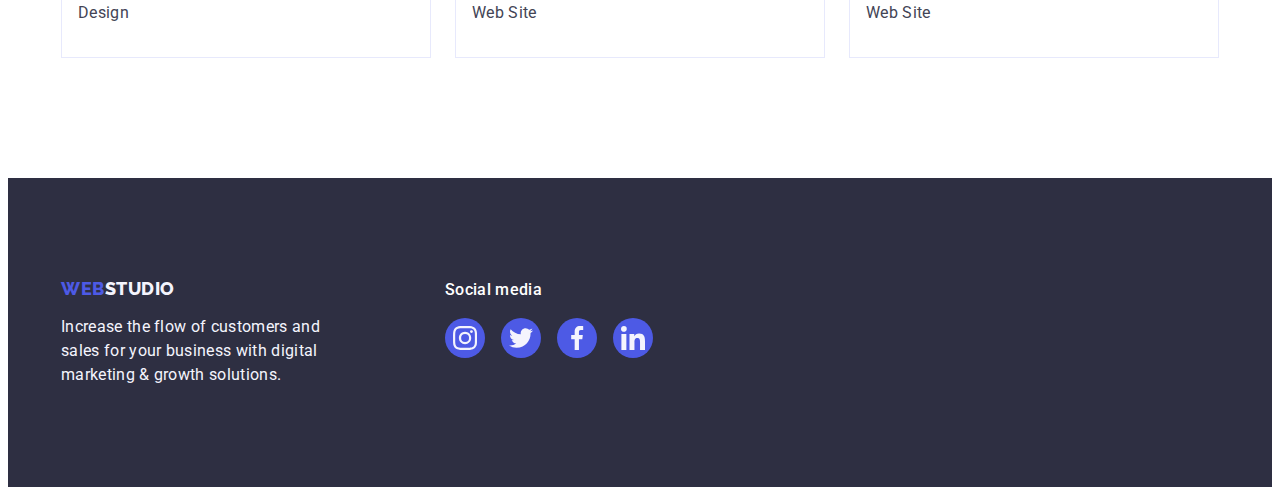
==== commit 6914a430: "2210" ====
--- a/portfolio.html
+++ b/portfolio.html
@@ -44,18 +44,18 @@
             <div class="container">
                 <h1 class="visually-hidden">buttons</h1>
                 <ul class="list main-type">
-                    <li><button type="button" class="press type-b">All</button></li>
-                    <li><button type="button" class="press type-b">Web Site</button></li>
-                    <li><button type="button" class="press type-b">App</button></li>
-                    <li><button type="button" class="press type-b">Design</button></li>
-                    <li><button type="button" class="press type-b">Marketing</button></li>
+                    <li><button type="button" class="press">All</button></li>
+                    <li><button type="button" class="press">Web Site</button></li>
+                    <li><button type="button" class="press">App</button></li>
+                    <li><button type="button" class="press">Design</button></li>
+                    <li><button type="button" class="press">Marketing</button></li>
                 </ul>
 
 
 
                 <ul class="list portfolio-pict">
                     <li class="li-pict">
-                        <a href="" class="link">
+                        <a href="" class="link portfolio-link">
                             <div class="pict-cont">
                                 <img src="./images/banking.jpg" alt="app-interface" width="360">
                                 <p class="overlay-cover">14 Stylish and User-Friendly App Design Concepts · Task Manager
@@ -71,7 +71,7 @@
                         </a>
                     </li>
                     <li class="li-pict">
-                        <a href="" class="link">
+                        <a href="" class="link portfolio-link">
                             <div class="pict-cont">
                                 <img src="./images/cash-pay.jpg" alt="payment" width="360">
                                 <p class="overlay-cover">14 Stylish and User-Friendly App Design Concepts · Task Manager
@@ -87,7 +87,7 @@
                     </li>
                     <li class="li-pict">
 
-                        <a href="" class="link">
+                        <a href="" class="link portfolio-link">
                             <div class="pict-cont">
                                 <img src="./images/medit.jpg" alt="app" width="360">
                                 <p class="overlay-cover">14 Stylish and User-Friendly App Design Concepts · Task Manager
@@ -102,7 +102,7 @@
                         </a>
                     </li>
                     <li class="li-pict">
-                        <a href="" class="link">
+                        <a href="" class="link portfolio-link">
                             <div class="pict-cont">
                                 <img src="./images/taxi.jpg" alt="service" width="360">
                                 <p class="overlay-cover">14 Stylish and User-Friendly App Design Concepts · Task Manager
@@ -117,7 +117,7 @@
                         </a>
                     </li>
                     <li class="li-pict">
-                        <a href="" class="link">
+                        <a href="" class="link portfolio-link">
                             <div class="pict-cont">
                                 <img src="./images/illustr.jpg" alt="screen" width="360">
                                 <p class="overlay-cover">14 Stylish and User-Friendly App Design Concepts · Task Manager
@@ -132,7 +132,7 @@
                         </a>
                     </li>
                     <li class="li-pict">
-                        <a href="" class="link">
+                        <a href="" class="link portfolio-link">
                             <div class="pict-cont">
                                 <img src="./images/on-courses.jpg" alt="couses" width="360">
                                 <p class="overlay-cover">14 Stylish and User-Friendly App Design Concepts · Task Manager
@@ -147,7 +147,7 @@
                         </a>
                     </li>
                     <li class="li-pict">
-                        <a href="" class="link">
+                        <a href="" class="link portfolio-link">
                             <div class="pict-cont">
                                 <img src="./images/insta.jpg" alt="stories" width="360">
                                 <p class="overlay-cover">14 Stylish and User-Friendly App Design Concepts · Task Manager
@@ -162,7 +162,7 @@
                         </a>
                     </li>
                     <li class="li-pict">
-                        <a href="" class="link">
+                        <a href="" class="link portfolio-link">
                             <div class="pict-cont">
                                 <img src="./images/organic.jpg" alt="food" width="360">
                                 <p class="overlay-cover">14 Stylish and User-Friendly App Design Concepts · Task Manager
@@ -177,7 +177,7 @@
                         </a>
                     </li>
                     <li class="li-pict">
-                        <a href="" class="link">
+                        <a href="" class="link portfolio-link">
                             <div class="pict-cont">
                                 <img src="./images/fresh.jpg" alt="coffee" width="360">
                                 <p class="overlay-cover">14 Stylish and User-Friendly App Design Concepts · Task Manager
@@ -205,22 +205,22 @@
                 </p>
             </div>
             <div class="sm-cont">
-                <h3 class="social-media-tittle"> Social media</h3>
+                <p class="social-media-paragraph"> Social media</p>
                 <ul class="list social-media">
-                    <li class=""><a class="footer-media link" href="" aria-label="instagram" target="_blank"
-                            rel="nooppener no-referrer"><svg class="icon-color" width="24" height="24">
+                    <li class="social-media-point"><a class="footer-media link" href="" aria-label="instagram"
+                            target="_blank" rel="nooppener no-referrer"><svg class="icon-color" width="24" height="24">
                                 <use href="./images/icons.svg#icon-instagram"></use>
                             </svg></a></li>
-                    <li class=""><a class="footer-media link" href="" aria-label="twitter" target="_blank"
-                            rel="nooppener no-referrer"><svg class="icon-color" width="24" height="24">
+                    <li class="social-media-point"><a class="footer-media link" href="" aria-label="twitter"
+                            target="_blank" rel="nooppener no-referrer"><svg class="icon-color" width="24" height="24">
                                 <use href="./images/icons.svg#icon-twitter"></use>
                             </svg></a></li>
-                    <li class=""><a class="footer-media link" href="" aria-label="facebook" target="_blank"
-                            rel="nooppener no-referrer"><svg class="icon-color" width="24" height="24">
+                    <li class="social-media-point"><a class="footer-media link" href="" aria-label="facebook"
+                            target="_blank" rel="nooppener no-referrer"><svg class="icon-color" width="24" height="24">
                                 <use href="./images/icons.svg#icon-facebook"></use>
                             </svg></a></li>
-                    <li class=""><a class="footer-media link" href="" aria-label="linkedin" target="_blank"
-                            rel="nooppener no-referrer"><svg class="icon-color" width="24" height="24">
+                    <li class="social-media-point"><a class="footer-media link" href="" aria-label="linkedin"
+                            target="_blank" rel="nooppener no-referrer"><svg class="icon-color" width="24" height="24">
                                 <use href="./images/icons.svg#icon-linkedin"></use>
                             </svg></a></li>
                 </ul>
--- a/css/style.css
+++ b/css/style.css
@@ -8,12 +8,13 @@
     --lightslate: #8E8F99;
     --super-blue: #404BBF;
     --dairy: #FCFCFC;
+    --moonlight: #FFFFFF;
 }
 
 body{
     font-family: 'Roboto', sans-serif;
     color: var(--second-color,#434455);
-    background-color: #FFFFFF;
+    background-color:var(--moonlight)
 }
 
 
@@ -77,7 +78,11 @@
             display: flex;
             align-items: center;
         }
-        
+        .main-menu {
+            box-shadow: 0px 2px 1px rgba(46, 47, 66, 0.08),
+                0px 1px 1px rgba(46, 47, 66, 0.16),
+                0px 1px 6px rgba(46, 47, 66, 0.08);
+        }
         .accent {
             border-bottom: 1px solid var(--cornflower,#E7E9FC);
         }
@@ -120,6 +125,7 @@
 
         .current {
             position: relative;
+            color: var(--super-blue);
         }
         .current::after {
             content: "";
@@ -130,10 +136,15 @@
             left: 0;
             height: 4px;
             background-color: var(--super-blue);
+            bottom: -1px;
         }
 .solutions {
     background-image: linear-gradient(rgba(46, 47, 66, 0.7), 
     rgba(46, 47, 66, 0.7)), url(../images/hero-bg.jpg);
+    max-width: 1440px;
+    background-repeat: no-repeat;
+    background-position: center;
+    background-size: cover;
  }
 
  .hero {
@@ -170,7 +181,7 @@
                 font-size: 16px;
                 line-height: 1.5;
                 letter-spacing: 0.04em;
-                color: #ffffff;
+                color: var(--moonlight);
                 transition: background-color 250ms cubic-bezier(0.4, 0, 0.2, 1);
 }
 .click:focus {
@@ -193,6 +204,18 @@
 display: flex;
 gap: 24px; 
 } 
+.cube {
+    border-radius: 4px;
+    background: var(--cloud, #F4F4FD);
+    display: flex;
+        align-items: center;
+        justify-content: center;
+        height: 112px;
+        margin-bottom: 8px;
+}
+.icons-point {
+    margin: 24px 100px
+}
 .element {
     width: calc((100% - 72px) / 4);
 }
@@ -224,13 +247,6 @@
 .pict-title{
     margin-bottom: 72px; 
 }
-.cube {
-    border-radius: 4px;
-background: var(--cloud, #F4F4FD);
-}
-.icons-point {
-   margin: 24px 100px
-}
 
 
 .illustration {
@@ -245,47 +261,67 @@
     border-radius: 0px 0px 4px 4px;
 background: var(--white, #FFF);
 box-shadow: 0px 2px 1px 0px rgba(46, 47, 66, 0.08), 0px 1px 1px 0px rgba(46, 47, 66, 0.16), 0px 1px 6px 0px rgba(46, 47, 66, 0.08);
-padding: 32px 16px;
+padding: 32px 0;
 }
 .avatar{
     width: calc((100% - 72px) / 4);
     border-radius: 0px 0px 4px 4px;
+    box-shadow: 0px 1px 6px rgba(46, 47, 66, 0.08),
+        0px 1px 1px rgba(46, 47, 66, 0.16),
+        0px 2px 1px rgba(46, 47, 66, 0.08);
 }
 .team {
     background: var(--cloud, #F4F4FD);
     letter-spacing: 0.02em;
     color: var(--main-color,#2E2F42);
 }
-
+.social-media {
+    display: flex;
+    align-items: center;
+        justify-content: center;
+        gap: 24px
+}
+.social-media-ellipse {
+    width: 40px;
+        height: 40px;
+}
 .ellipse {
     content: "";
-display: flex;
-    width: 40px;
-    height: 40px;
-    background-color: #4D5AE5;
+    width:100%;
+    height: 100%;
+    background-color: var(--logo-color);
     border-radius: 50%;
+    transition: background-color 250ms cubic-bezier(0.4, 0, 0.2, 1);
+    display: flex;
+        align-items: center;
+        justify-content: center;
+}
+.ellipse:hover {
+    background-color:var(--super-blue);
+}
+.ellipse:focus {
+    background-color: var(--super-blue);
+}
+
+.center {
+    text-align: center;
+}
+.member {
+    background-color: var(--moonlight);
+}
+.customers {
+    display: flex;
+    gap: 24px;
+}
+.emblem{
+width: calc((100% - 120px) / 6);
+height: 88px;
+transition:  border-color 250ms cubic-bezier(0.4, 0, 0.2, 1), color 250ms cubic-bezier(0.4, 0, 0.2, 1);
+}
+.emblem-link {
+    display: flex;
     align-items: center;
     justify-content: center;
-    transition: background-color 250ms cubic-bezier(0.4, 0, 0.2, 1);
-}
-.ellipse:hover {
-    background-color:var(--super-blue);
-}
-.ellipse:focus {
-    background-color: var(--super-blue);
-}
-
-.center {
-    text-align: center;
-}
-.member {
-    background-color: #FFFFFF;
-}
-.emblem{
-    display: inline-flex;
-    gap: 24px;
-}
-.emblem-link {
     width: 100%;
     height: 100%;
     border-radius: 4px;
@@ -293,6 +329,7 @@
         border: 1px solid var(--lightslate, #8E8F99);
         transition: color 250ms cubic-bezier(0.4, 0, 0.2, 1);
         transition: border-color 250ms cubic-bezier(0.4, 0, 0.2, 1);
+        
 }
 .emblem-svg {
     fill: var(--lightslate, #8E8F99);
@@ -363,19 +400,28 @@
 .logo-cont {
     margin-right: 120px;
 }
-.social-media-tittle {
+.social-media-paragraph {
 margin-bottom: 16px;
+font-weight: 500;
+font-size: 16px;
+line-height: 1.5;
+letter-spacing: 0.02em;
+color: var(--moonlight);
 }
 
 .icon-color {
     fill: var(--cloud);
+}
+.social-media-point {
+    width: 40px;
+        height: 40px;
 }
 .footer-media {
     content: "";
 display: flex;
-    width: 40px;
-    height: 40px;
-    background-color: #4D5AE5;
+    width: 100%;
+    height: 100%;
+    background-color: var(--logo-color);
     border-radius: 50%;
     justify-content: center;
     align-items: center;
@@ -400,16 +446,29 @@
     color: var(--logo-color,#4D5AE5);
     background-color: var(--cloud,#F4F4FD);
     cursor: pointer;
-    transition: background-color 250ms cubic-bezier(0.4, 0, 0.2, 1);
-    transition: color 250ms cubic-bezier(0.4, 0, 0.2, 1);
-}
+    padding: 12px 24px;
+        border: 1px solid var(--cornflower);
+        border-radius: 4px;
+        transition: border-color 250ms cubic-bezier(0.4, 0, 0.2, 1);
+        transition: background-color 250ms cubic-bezier(0.4, 0, 0.2, 1);
+            transition: color 250ms cubic-bezier(0.4, 0, 0.2, 1);
+       transition: box-shadow 250ms cubic-bezier(0.4, 0, 0.2, 1);;
+        }
 .press:hover {
-color: #FFFFFF;
+color: var(--moonlight);
 background-color: var(--super-blue);
+border: 1px solid transparent;
+box-shadow: 0px 3px 1px rgba(0, 0, 0, 0.1),
+    0px 2px 1px rgba(0, 0, 0, 0.08),
+    0px 2px 2px rgba(0, 0, 0, 0.12);;
 }
 .press:focus {
-color: #FFFFFF;
+color: var(--moonlight);
 background-color: var(--super-blue);
+border: 1px solid transparent;
+box-shadow: 0px 3px 1px rgba(0, 0, 0, 0.1),
+    0px 2px 1px rgba(0, 0, 0, 0.08),
+    0px 2px 2px rgba(0, 0, 0, 0.12);;
 }
 .main-type {
     display: flex;
@@ -417,20 +476,21 @@
         justify-content: center;
         margin-bottom: 72px;
 }
-.type-b {
-    padding: 12px 24px;
-    border: 1px solid var(--cornflower);
-    border-radius: 4px;
-    transition: transpararent 250ms cubic-bezier(0.4, 0, 0.2, 1);
-        
-}
-.type-b:focus {
-    border: 1px solid transparent;
-}
-.type-b:hover {
-    border: 1px solid transparent;
-}
-
+.portfolio-link {
+    display: block;
+    
+}
+.portfolio-link:focus {
+box-shadow: 0px 1px 6px rgba(46, 47, 66, 0.08),
+        0px 1px 1px rgba(46, 47, 66, 0.16),
+        0px 2px 1px rgba(46, 47, 66, 0.08);
+}
+.portfolio-link:hover {
+    box-shadow: 0px 1px 6px rgba(46, 47, 66, 0.08),
+            0px 1px 1px rgba(46, 47, 66, 0.16),
+            0px 2px 1px rgba(46, 47, 66, 0.08);
+
+}
 
 .portfolio-pict {
     display: flex;
@@ -441,6 +501,7 @@
 
 .li-pict {
     width: calc((100% - 48px) / 3);
+    transition: box-shadow 250ms cubic-bezier(0.4, 0, 0.2, 1);
 }
 .pict-cont {
     position: relative;
@@ -453,18 +514,19 @@
     font-size: 16px;
         line-height: 1.2;
         letter-spacing: 0.02em;
+        line-height: 1.5;
         background: var(--logo-color, #4D5AE5);
         color: var(--cloud, #F4F4FD);
        height: 100%;
-       padding-top: 40px;
-       padding-bottom: 164px;
-       padding-left: 32px;
-       padding-right: 32px;
+        padding: 40px 32px;
        transform: translateY(100%);
     transition: transform 250ms cubic-bezier(0.4, 0, 0.2, 1);
 }
 .li-pict:hover .overlay-cover {
     transform: translateY(0);
+}
+.li-pict:focus .overlay-cover {
+    transform: translateY(0)
 }
 
  .description {
@@ -505,25 +567,28 @@
             width: 100%;
             height: 100%;
             background-color: var(--navyblue-modal, rgba(46, 47, 66, 0.40));
+            transition: opacity 250ms cubic-bezier(0.4, 0, 0.2, 1);
+            transition: visibility 250ms cubic-bezier(0.4, 0, 0.2, 1);
          }
          .modal-window {
             width: 408px;
                 min-height: 584px;
                 border-radius: 4px;
-                    background: var(--dairy, #FCFCFC);
+                    background-color: var(--dairy, #FCFCFC);
                     box-shadow: 0px 2px 1px 0px rgba(0, 0, 0, 0.20), 0px 1px 3px 0px rgba(0, 0, 0, 0.12), 0px 1px 1px 0px rgba(0, 0, 0, 0.14);
          position: absolute;
          left: 50%;
          top: 50%;
          transform: translate(-50%, -50%);
+         transition: transform 250ms cubic-bezier(0.4, 0, 0.2, 1);
                 }
                 .modal-close-bttn {
-position: absolute;
-top: 24px;
-right: 24px;
-border: 1px;
-background:var(--cornflower, #E7E9FC);
-    width: 24px;
+              position: absolute;
+              top: 24px;
+              right: 24px;
+                border: 1px solid rgba(0, 0, 0, 0.1);
+               background-color: var(--cornflower, #E7E9FC);
+               width: 24px;
                height: 24px; 
                cursor: pointer;
                content: "";
@@ -531,11 +596,26 @@
                 display: flex;
                justify-content: center;
                align-items: center;
-                }
+            transition: background-color 250ms cubic-bezier(0.4, 0, 0.2, 1);
+               transition: border 250ms cubic-bezier(0.4, 0, 0.2, 1);;
+            padding: 0;
+        }
+
                 .modal-icon {
                    fill: var(--main-color);
+                transition: fill 250ms cubic-bezier(0.4, 0, 0.2, 1);
                 }
-                .is-hiden {
+
+                                .modal-close-bttn:hover {
+                               background-color: var(--super-blue);
+                                }
+                                .modal-close-bttn:focus {
+                                    background-color: var(--super-blue);
+                                }
+    .modal-close-bttn:is(:hover, :focus) .modal-icon {
+        fill: var(--moonlight);
+    }
+                .is-hidden {
                     opacity: 0;
                     visibility: hidden;
                     pointer-events: none;
